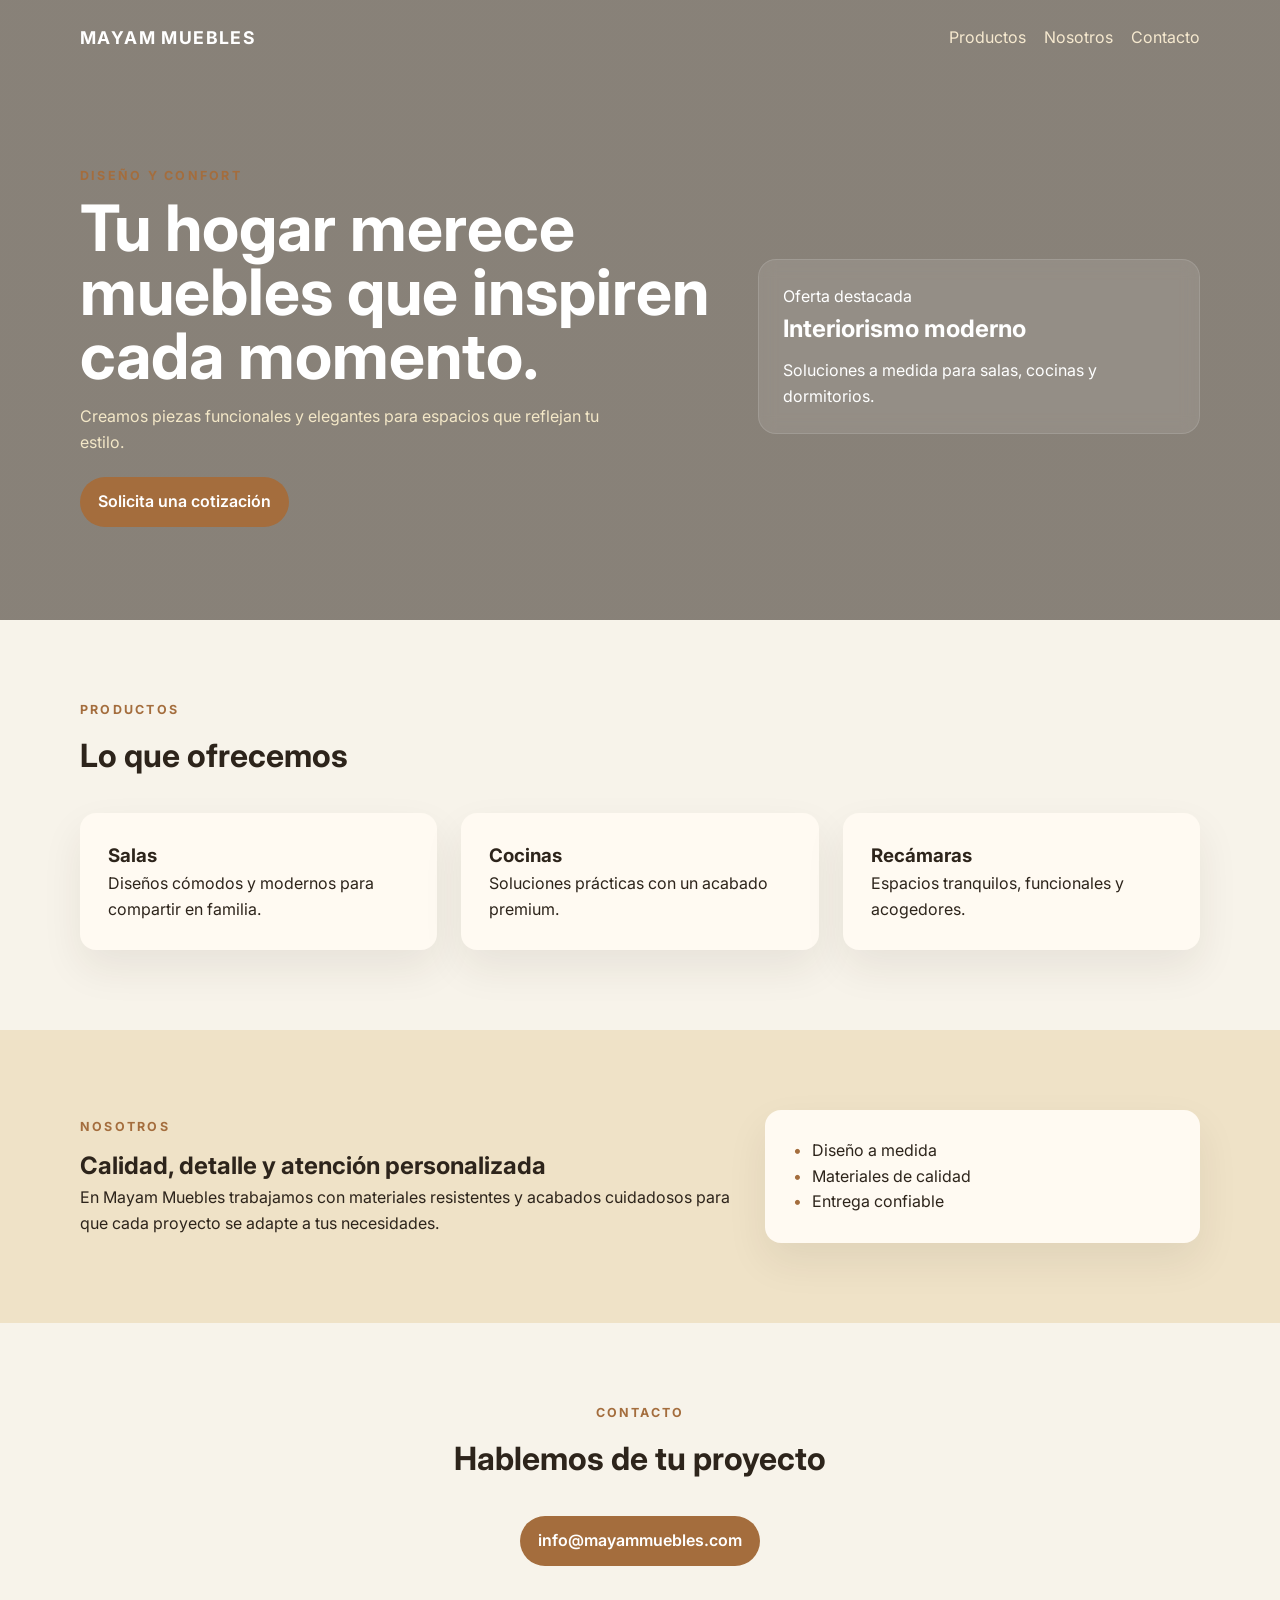
==== index.html @ 31dcf4c5 "Add static landing page for Netlify deployment" ====
<!DOCTYPE html>
<html lang="es">
<head>
  <meta charset="UTF-8" />
  <meta name="viewport" content="width=device-width, initial-scale=1.0" />
  <title>Mayam Muebles</title>
  <meta name="description" content="Mayam Muebles - muebles y diseño para tu hogar" />
  <link rel="preconnect" href="https://fonts.googleapis.com">
  <link rel="preconnect" href="https://fonts.gstatic.com" crossorigin>
  <link href="https://fonts.googleapis.com/css2?family=Inter:wght@400;500;600;700&display=swap" rel="stylesheet">
  <link rel="stylesheet" href="styles.css" />
</head>
<body>
  <header class="hero">
    <nav class="nav container">
      <a class="logo" href="#">Mayam Muebles</a>
      <div class="nav-links">
        <a href="#productos">Productos</a>
        <a href="#nosotros">Nosotros</a>
        <a href="#contacto">Contacto</a>
      </div>
    </nav>

    <section class="hero-content container">
      <div>
        <p class="eyebrow">Diseño y confort</p>
        <h1>Tu hogar merece muebles que inspiren cada momento.</h1>
        <p class="hero-text">Creamos piezas funcionales y elegantes para espacios que reflejan tu estilo.</p>
        <a class="btn-primary" href="#contacto">Solicita una cotización</a>
      </div>
      <div class="hero-card">
        <span>Oferta destacada</span>
        <h2>Interiorismo moderno</h2>
        <p>Soluciones a medida para salas, cocinas y dormitorios.</p>
      </div>
    </section>
  </header>

  <main>
    <section id="productos" class="section container">
      <div class="section-header">
        <p class="eyebrow">Productos</p>
        <h2>Lo que ofrecemos</h2>
      </div>
      <div class="cards">
        <article class="card">
          <h3>Salas</h3>
          <p>Diseños cómodos y modernos para compartir en familia.</p>
        </article>
        <article class="card">
          <h3>Cocinas</h3>
          <p>Soluciones prácticas con un acabado premium.</p>
        </article>
        <article class="card">
          <h3>Recámaras</h3>
          <p>Espacios tranquilos, funcionales y acogedores.</p>
        </article>
      </div>
    </section>

    <section id="nosotros" class="section about-section">
      <div class="container about-grid">
        <div>
          <p class="eyebrow">Nosotros</p>
          <h2>Calidad, detalle y atención personalizada</h2>
          <p>En Mayam Muebles trabajamos con materiales resistentes y acabados cuidadosos para que cada proyecto se adapte a tus necesidades.</p>
        </div>
        <div class="about-box">
          <ul>
            <li>Diseño a medida</li>
            <li>Materiales de calidad</li>
            <li>Entrega confiable</li>
          </ul>
        </div>
      </div>
    </section>

    <section id="contacto" class="section container contact-section">
      <div class="section-header">
        <p class="eyebrow">Contacto</p>
        <h2>Hablemos de tu proyecto</h2>
      </div>
      <a class="btn-primary" href="mailto:info@mayammuebles.com">info@mayammuebles.com</a>
    </section>
  </main>
</body>
</html>
---- styles.css ----
:root {
  --bg: #f7f3ea;
  --surface: #fffaf2;
  --text: #2d241b;
  --muted: #6d5c48;
  --primary: #a46d3d;
  --primary-dark: #7e5129;
  --border: #e8dcc6;
  --shadow: 0 18px 40px rgba(45, 36, 27, 0.08);
}

* {
  box-sizing: border-box;
  margin: 0;
  padding: 0;
}

html {
  scroll-behavior: smooth;
}

body {
  font-family: 'Inter', sans-serif;
  background: var(--bg);
  color: var(--text);
  line-height: 1.6;
}

img {
  max-width: 100%;
}

a {
  color: inherit;
  text-decoration: none;
}

.container {
  width: min(1120px, 90%);
  margin: 0 auto;
}

.hero {
  background:
    linear-gradient(rgba(45, 36, 27, 0.55), rgba(45, 36, 27, 0.55)),
    url('https://images.unsplash.com/photo-1505693416388-ac5ce068fe85?auto=format&fit=crop&w=1200&q=80') center/cover;
  color: #fff;
  min-height: 620px;
}

.nav {
  display: flex;
  align-items: center;
  justify-content: space-between;
  padding: 24px 0;
}

.logo {
  font-size: 1.1rem;
  font-weight: 700;
  letter-spacing: 0.08em;
  text-transform: uppercase;
}

.nav-links {
  display: flex;
  gap: 18px;
}

.nav-links a {
  color: #f6e9cf;
}

.hero-content {
  display: grid;
  grid-template-columns: 1.3fr 0.9fr;
  gap: 40px;
  align-items: center;
  padding: 90px 0;
}

.eyebrow {
  text-transform: uppercase;
  letter-spacing: 0.18em;
  font-size: 0.78rem;
  font-weight: 700;
  color: var(--primary);
  margin-bottom: 10px;
}

.hero h1 {
  font-size: clamp(2.8rem, 5vw, 4rem);
  line-height: 1;
  margin-bottom: 16px;
}

.hero-text {
  color: #f3e7c7;
  max-width: 56ch;
  margin-bottom: 22px;
}

.btn-primary {
  display: inline-block;
  background: var(--primary);
  color: #fff;
  padding: 12px 18px;
  border-radius: 999px;
  font-weight: 600;
  transition: background 0.2s ease;
}

.btn-primary:hover {
  background: var(--primary-dark);
}

.hero-card {
  background: rgba(255, 255, 255, 0.1);
  backdrop-filter: blur(8px);
  border: 1px solid rgba(255, 255, 255, 0.12);
  border-radius: 18px;
  padding: 24px;
}

.hero-card h2 {
  margin-bottom: 10px;
}

.section {
  padding: 80px 0;
}

.section-header {
  margin-bottom: 32px;
}

.section-header h2 {
  font-size: 2rem;
}

.cards {
  display: grid;
  grid-template-columns: repeat(3, 1fr);
  gap: 24px;
}

.card {
  background: var(--surface);
  border-radius: 16px;
  padding: 28px;
  box-shadow: var(--shadow);
}

.about-section {
  background: #efe2c7;
}

.about-grid {
  display: grid;
  grid-template-columns: 1.2fr 0.8fr;
  gap: 32px;
  align-items: center;
}

.about-box {
  background: var(--surface);
  border-radius: 16px;
  padding: 28px;
  box-shadow: var(--shadow);
}

.about-box ul {
  list-style: none;
}

.about-box li::before {
  content: '•';
  color: var(--primary);
  margin-right: 10px;
}

.contact-section {
  text-align: center;
}

@media (max-width: 900px) {
  .hero-content,
  .about-grid,
  .cards {
    grid-template-columns: 1fr;
  }

  .hero {
    min-height: auto;
  }

  .hero-content {
    padding: 60px 0;
  }
}

@media (max-width: 640px) {
  .nav {
    flex-direction: column;
    gap: 12px;
  }

  .nav-links {
    flex-wrap: wrap;
    justify-content: center;
  }

  .hero h1 {
    font-size: 2.6rem;
  }
}
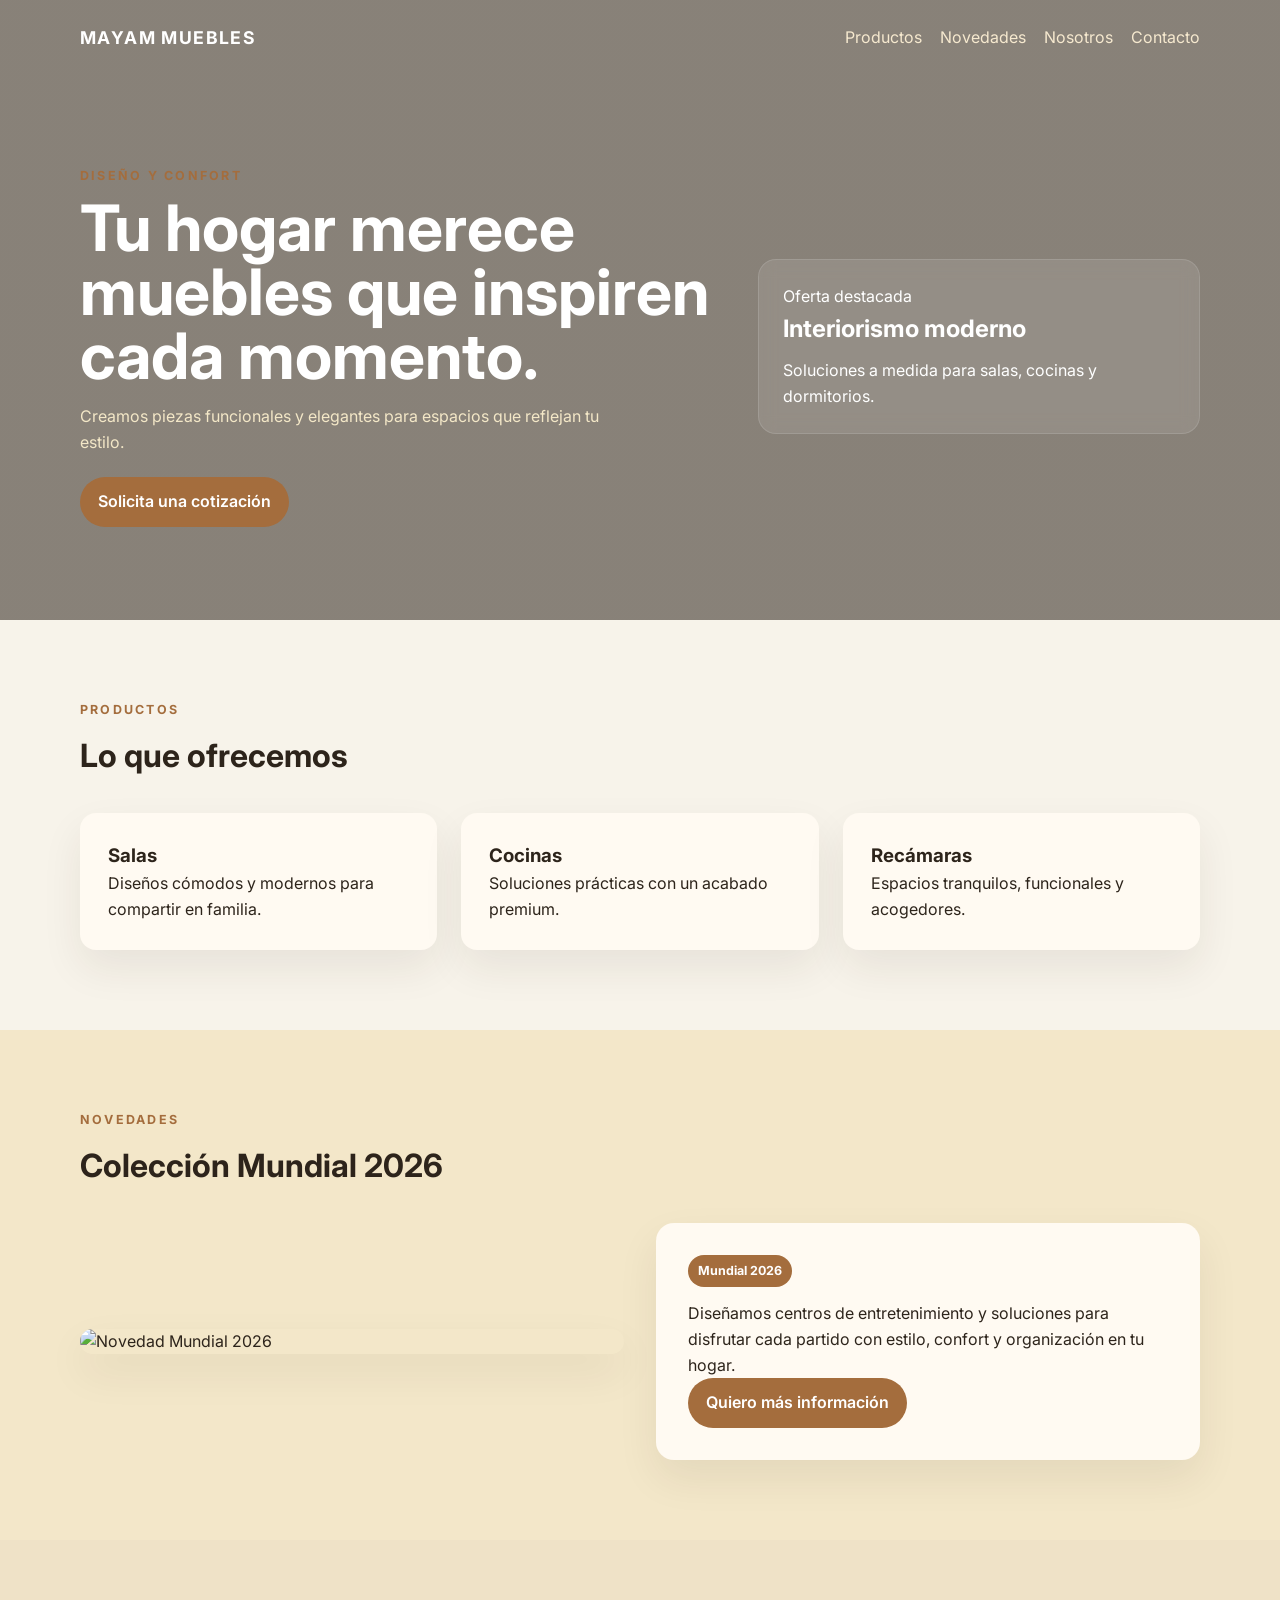
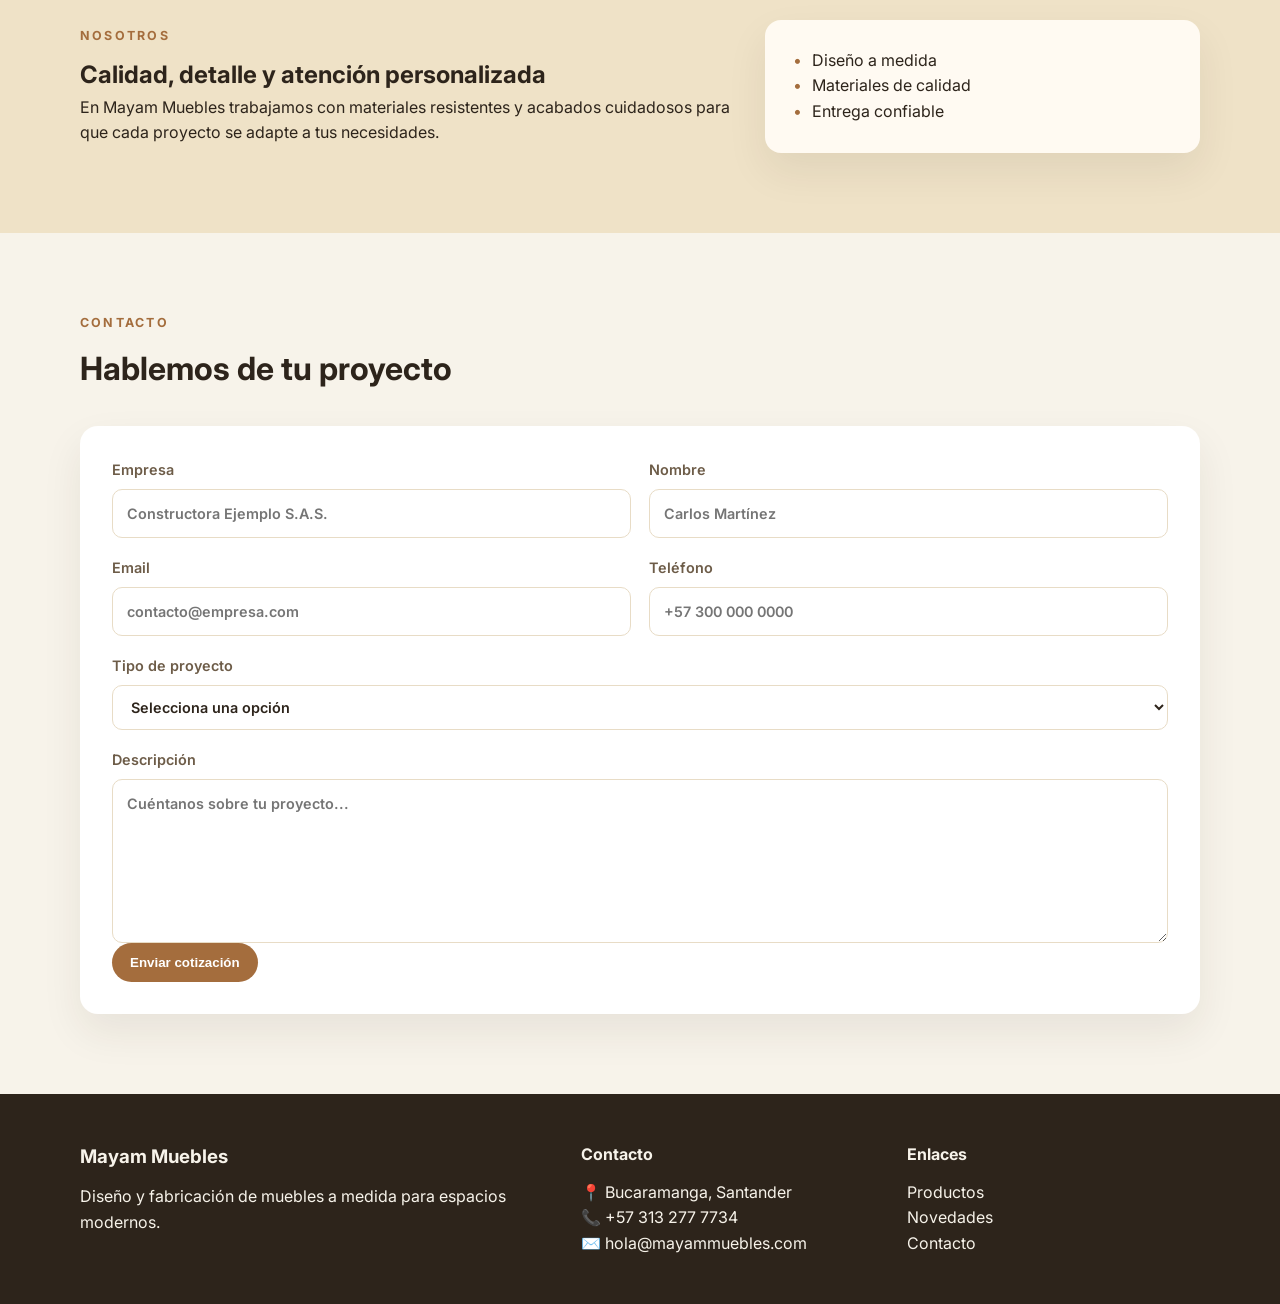
==== commit 21695e3a: "Update contact form, news section and footer" ====
--- a/index.html
+++ b/index.html
@@ -4,10 +4,16 @@
   <meta charset="UTF-8" />
   <meta name="viewport" content="width=device-width, initial-scale=1.0" />
   <title>Mayam Muebles</title>
-  <meta name="description" content="Mayam Muebles - muebles y diseño para tu hogar" />
-  <link rel="preconnect" href="https://fonts.googleapis.com">
-  <link rel="preconnect" href="https://fonts.gstatic.com" crossorigin>
-  <link href="https://fonts.googleapis.com/css2?family=Inter:wght@400;500;600;700&display=swap" rel="stylesheet">
+  <meta
+    name="description"
+    content="Mayam Muebles — diseño, fabricación y montaje de muebles a medida para proyectos residenciales y empresariales."
+  />
+  <link rel="preconnect" href="https://fonts.googleapis.com" />
+  <link rel="preconnect" href="https://fonts.gstatic.com" crossorigin />
+  <link
+    href="https://fonts.googleapis.com/css2?family=Inter:wght@400;500;600;700;800&display=swap"
+    rel="stylesheet"
+  />
   <link rel="stylesheet" href="styles.css" />
 </head>
 <body>
@@ -16,6 +22,7 @@
       <a class="logo" href="#">Mayam Muebles</a>
       <div class="nav-links">
         <a href="#productos">Productos</a>
+        <a href="#novedades">Novedades</a>
         <a href="#nosotros">Nosotros</a>
         <a href="#contacto">Contacto</a>
       </div>
@@ -25,7 +32,9 @@
       <div>
         <p class="eyebrow">Diseño y confort</p>
         <h1>Tu hogar merece muebles que inspiren cada momento.</h1>
-        <p class="hero-text">Creamos piezas funcionales y elegantes para espacios que reflejan tu estilo.</p>
+        <p class="hero-text">
+          Creamos piezas funcionales y elegantes para espacios que reflejan tu estilo.
+        </p>
         <a class="btn-primary" href="#contacto">Solicita una cotización</a>
       </div>
       <div class="hero-card">
@@ -58,12 +67,37 @@
       </div>
     </section>
 
+    <section id="novedades" class="section news-section">
+      <div class="container">
+        <div class="section-header">
+          <p class="eyebrow">Novedades</p>
+          <h2>Colección Mundial 2026</h2>
+        </div>
+        <div class="news-grid">
+          <div class="news-image-wrap">
+            <img src="/novedad-mundial-2026.png" alt="Novedad Mundial 2026" />
+          </div>
+          <div class="news-content">
+            <span class="news-tag">Mundial 2026</span>
+            <p>
+              Diseñamos centros de entretenimiento y soluciones para disfrutar cada partido con estilo,
+              confort y organización en tu hogar.
+            </p>
+            <a class="btn-primary" href="#contacto">Quiero más información</a>
+          </div>
+        </div>
+      </div>
+    </section>
+
     <section id="nosotros" class="section about-section">
       <div class="container about-grid">
         <div>
           <p class="eyebrow">Nosotros</p>
           <h2>Calidad, detalle y atención personalizada</h2>
-          <p>En Mayam Muebles trabajamos con materiales resistentes y acabados cuidadosos para que cada proyecto se adapte a tus necesidades.</p>
+          <p>
+            En Mayam Muebles trabajamos con materiales resistentes y acabados cuidadosos para que cada
+            proyecto se adapte a tus necesidades.
+          </p>
         </div>
         <div class="about-box">
           <ul>
@@ -80,8 +114,89 @@
         <p class="eyebrow">Contacto</p>
         <h2>Hablemos de tu proyecto</h2>
       </div>
-      <a class="btn-primary" href="mailto:info@mayammuebles.com">info@mayammuebles.com</a>
+
+      <form
+        class="contact-form"
+        name="cotizacion-empresarial"
+        method="POST"
+        data-netlify="true"
+        netlify-honeypot="bot-field"
+      >
+        <input type="hidden" name="form-name" value="cotizacion-empresarial" />
+        <input type="hidden" name="bot-field" />
+
+        <div class="form-grid">
+          <label>
+            Empresa
+            <input type="text" name="empresa" placeholder="Constructora Ejemplo S.A.S." />
+          </label>
+          <label>
+            Nombre
+            <input type="text" name="nombre" placeholder="Carlos Martínez" />
+          </label>
+          <label>
+            Email
+            <input type="email" name="email" placeholder="contacto@empresa.com" />
+          </label>
+          <label>
+            Teléfono
+            <input type="tel" name="telefono" placeholder="+57 300 000 0000" />
+          </label>
+          <label class="full-width">
+            Tipo de proyecto
+            <select name="tipo_proyecto">
+              <option value="">Selecciona una opción</option>
+              <option>Residencial</option>
+              <option>Comercial</option>
+              <option>Hotelería</option>
+              <option>Oficinas</option>
+            </select>
+          </label>
+          <label class="full-width">
+            Descripción
+            <textarea name="descripcion" rows="6" placeholder="Cuéntanos sobre tu proyecto..."></textarea>
+          </label>
+        </div>
+        <button class="btn-primary" type="submit">Enviar cotización</button>
+      </form>
     </section>
   </main>
+
+  <footer class="footer">
+    <div class="container footer-grid">
+      <div>
+        <h3>Mayam Muebles</h3>
+        <p>Diseño y fabricación de muebles a medida para espacios modernos.</p>
+      </div>
+      <div>
+        <h4>Contacto</h4>
+        <ul>
+          <li>📍 Bucaramanga, Santander</li>
+          <li>📞 +57 313 277 7734</li>
+          <li>✉️ hola@mayammuebles.com</li>
+        </ul>
+      </div>
+      <div>
+        <h4>Enlaces</h4>
+        <ul>
+          <li><a href="#productos">Productos</a></li>
+          <li><a href="#novedades">Novedades</a></li>
+          <li><a href="#contacto">Contacto</a></li>
+        </ul>
+      </div>
+    </div>
+  </footer>
+
+  <!-- Static skeleton for Netlify Forms build-time detection. Do not remove. -->
+  <form name="cotizacion-empresarial" data-netlify="true" netlify-honeypot="bot-field" hidden>
+    <input type="hidden" name="form-name" value="cotizacion-empresarial" />
+    <input name="empresa" />
+    <input name="nombre" />
+    <input name="email" type="email" />
+    <input name="telefono" type="tel" />
+    <select name="tipo_proyecto"></select>
+    <textarea name="descripcion"></textarea>
+    <input name="bot-field" />
+  </form>
 </body>
 </html>
--- a/styles.css
+++ b/styles.css
@@ -7,6 +7,7 @@
   --primary-dark: #7e5129;
   --border: #e8dcc6;
   --shadow: 0 18px 40px rgba(45, 36, 27, 0.08);
+  --footer-bg: #2d241b;
 }
 
 * {
@@ -28,6 +29,7 @@
 
 img {
   max-width: 100%;
+  display: block;
 }
 
 a {
@@ -108,6 +110,8 @@
   border-radius: 999px;
   font-weight: 600;
   transition: background 0.2s ease;
+  border: 0;
+  cursor: pointer;
 }
 
 .btn-primary:hover {
@@ -151,6 +155,41 @@
   box-shadow: var(--shadow);
 }
 
+.news-section {
+  background: #f3e7c9;
+}
+
+.news-grid {
+  display: grid;
+  grid-template-columns: 1fr 1fr;
+  gap: 32px;
+  align-items: center;
+}
+
+.news-image-wrap {
+  overflow: hidden;
+  border-radius: 18px;
+  box-shadow: var(--shadow);
+}
+
+.news-content {
+  background: var(--surface);
+  border-radius: 18px;
+  padding: 32px;
+  box-shadow: var(--shadow);
+}
+
+.news-tag {
+  display: inline-block;
+  background: var(--primary);
+  color: #fff;
+  padding: 6px 10px;
+  border-radius: 999px;
+  font-size: 0.78rem;
+  font-weight: 700;
+  margin-bottom: 14px;
+}
+
 .about-section {
   background: #efe2c7;
 }
@@ -180,13 +219,79 @@
 }
 
 .contact-section {
-  text-align: center;
+  text-align: left;
+}
+
+.contact-form {
+  background: #fff;
+  padding: 32px;
+  border-radius: 18px;
+  box-shadow: var(--shadow);
+}
+
+.form-grid {
+  display: grid;
+  grid-template-columns: repeat(2, 1fr);
+  gap: 18px;
+}
+
+.form-grid label {
+  display: flex;
+  flex-direction: column;
+  gap: 8px;
+  font-size: 0.9rem;
+  font-weight: 600;
+  color: var(--muted);
+}
+
+.form-grid input,
+.form-grid select,
+.form-grid textarea {
+  width: 100%;
+  border: 1px solid var(--border);
+  background: #fff;
+  padding: 12px 14px;
+  border-radius: 10px;
+  font: inherit;
+  color: var(--text);
+}
+
+.full-width {
+  grid-column: 1 / -1;
+}
+
+.footer {
+  background: var(--footer-bg);
+  color: #f7f3ea;
+  padding: 48px 0;
+}
+
+.footer-grid {
+  display: grid;
+  grid-template-columns: 1.6fr 1fr 1fr;
+  gap: 32px;
+}
+
+.footer h3,
+.footer h4 {
+  margin-bottom: 12px;
+}
+
+.footer ul {
+  list-style: none;
+}
+
+.footer a {
+  color: #f7f3ea;
 }
 
 @media (max-width: 900px) {
   .hero-content,
   .about-grid,
-  .cards {
+  .news-grid,
+  .cards,
+  .footer-grid,
+  .form-grid {
     grid-template-columns: 1fr;
   }
 
@@ -213,4 +318,9 @@
   .hero h1 {
     font-size: 2.6rem;
   }
-}
+
+  .contact-form,
+  .news-content {
+    padding: 24px;
+  }
+}
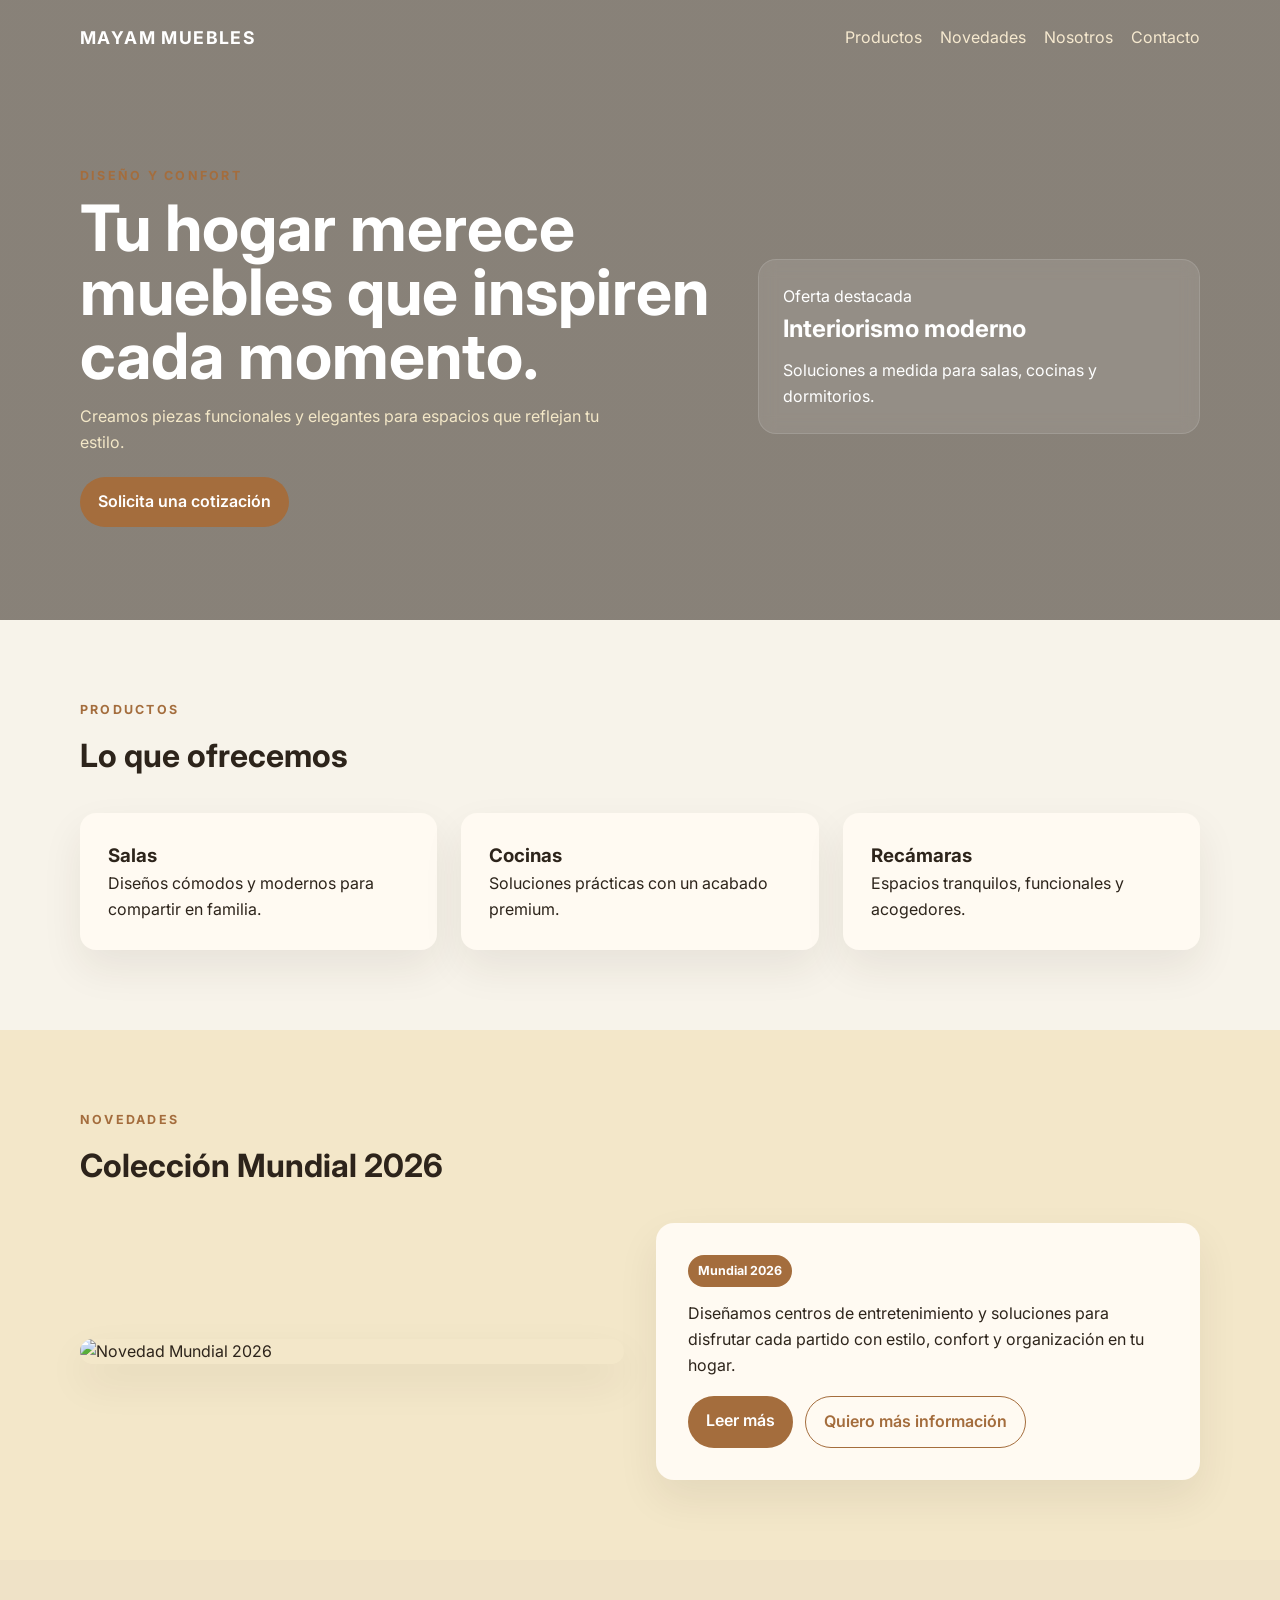
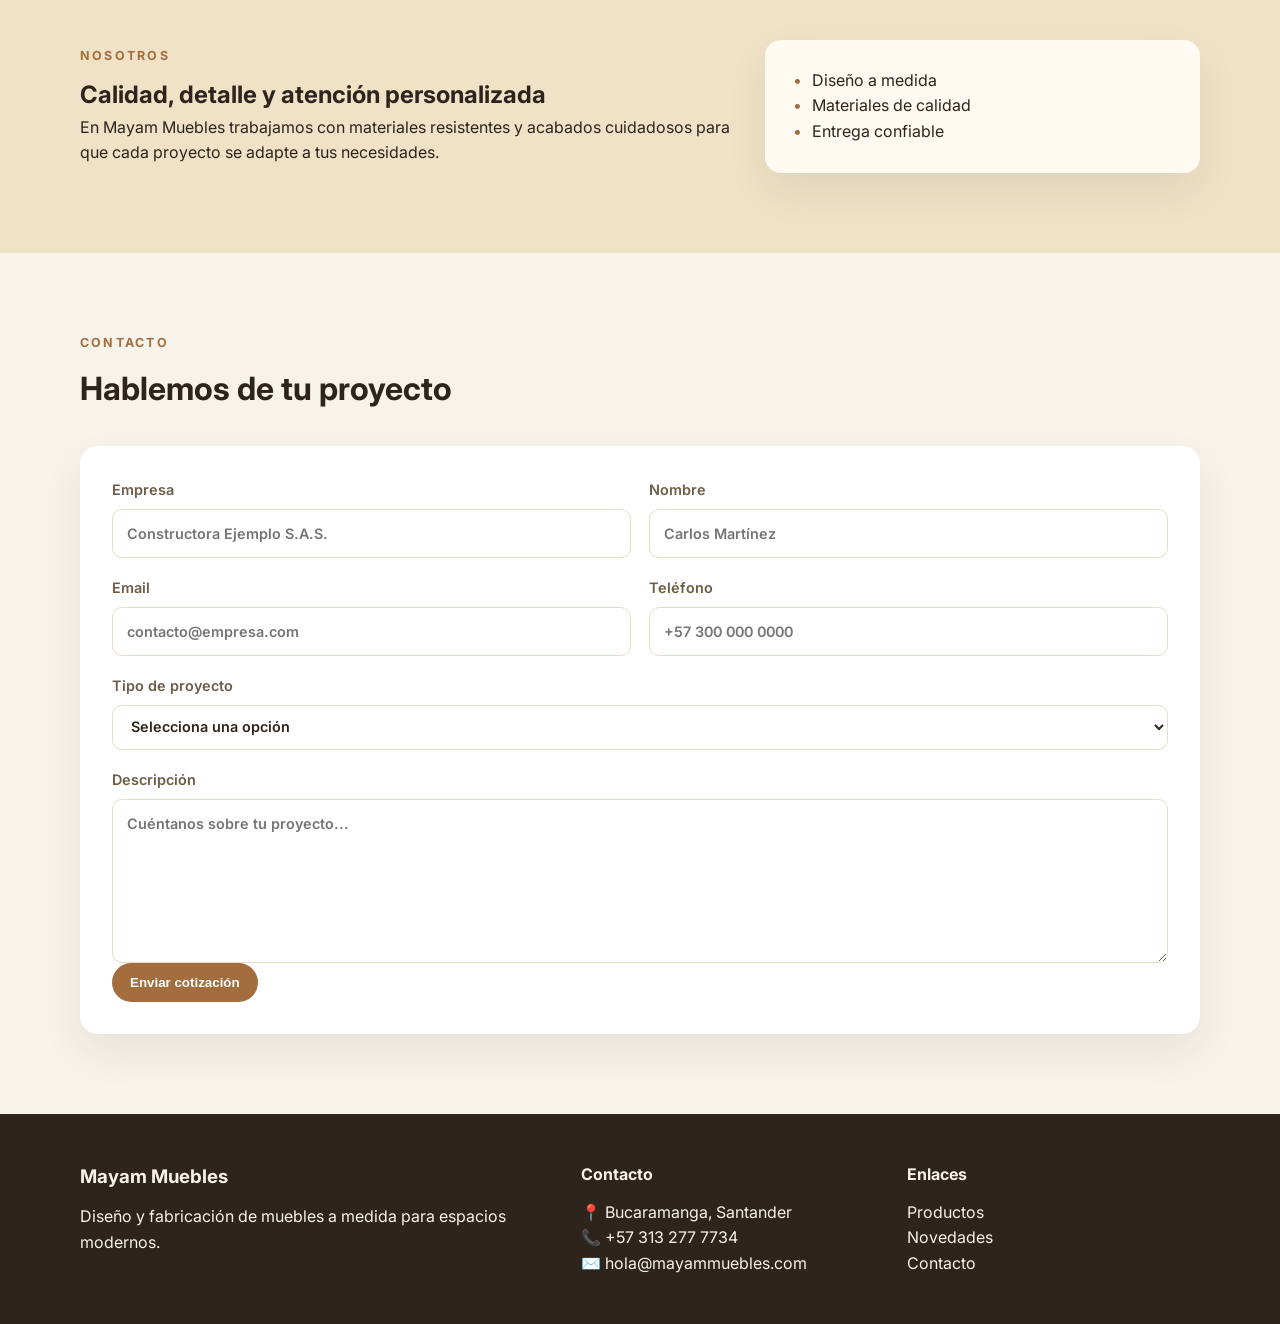
==== commit dc40f5b2: "Add static news detail page support" ====
--- a/index.html
+++ b/index.html
@@ -83,7 +83,10 @@
               Diseñamos centros de entretenimiento y soluciones para disfrutar cada partido con estilo,
               confort y organización en tu hogar.
             </p>
-            <a class="btn-primary" href="#contacto">Quiero más información</a>
+            <div class="news-actions">
+              <a class="btn-primary" href="novedades/mundial-2026.html">Leer más</a>
+              <a class="btn-secondary" href="#contacto">Quiero más información</a>
+            </div>
           </div>
         </div>
       </div>
--- a/styles.css
+++ b/styles.css
@@ -179,6 +179,23 @@
   box-shadow: var(--shadow);
 }
 
+.news-actions {
+  display: flex;
+  gap: 12px;
+  flex-wrap: wrap;
+  margin-top: 18px;
+}
+
+.btn-secondary {
+  display: inline-block;
+  background: transparent;
+  color: var(--primary);
+  padding: 12px 18px;
+  border-radius: 999px;
+  font-weight: 600;
+  border: 1px solid var(--primary);
+}
+
 .news-tag {
   display: inline-block;
   background: var(--primary);
@@ -188,6 +205,74 @@
   font-size: 0.78rem;
   font-weight: 700;
   margin-bottom: 14px;
+}
+
+.article-shell {
+  background: #fff;
+  min-height: 100vh;
+}
+
+.article-breadcrumb {
+  background: #2d241b;
+  color: #f7f3ea;
+  padding: 18px 0;
+}
+
+.article-breadcrumb a {
+  color: #f7f3ea;
+}
+
+.article-page {
+  max-width: 900px;
+  margin: 0 auto;
+  padding: 56px 20px;
+}
+
+.article-meta {
+  display: flex;
+  align-items: center;
+  gap: 10px;
+  flex-wrap: wrap;
+  margin-bottom: 18px;
+}
+
+.article-card {
+  background: #fff;
+  border-radius: 18px;
+  padding: 32px;
+  box-shadow: var(--shadow);
+}
+
+.article-card h1 {
+  font-size: clamp(2rem, 4vw, 3.5rem);
+  line-height: 1.15;
+  margin-bottom: 20px;
+}
+
+.article-card p {
+  color: var(--muted);
+}
+
+.article-features {
+  list-style: none;
+  display: grid;
+  gap: 10px;
+  margin-top: 18px;
+}
+
+.article-features li {
+  display: flex;
+  align-items: center;
+  gap: 10px;
+}
+
+.article-cta {
+  background: var(--footer-bg);
+  color: #fff;
+  text-align: center;
+  padding: 32px;
+  border-radius: 18px;
+  margin-top: 24px;
 }
 
 .about-section {
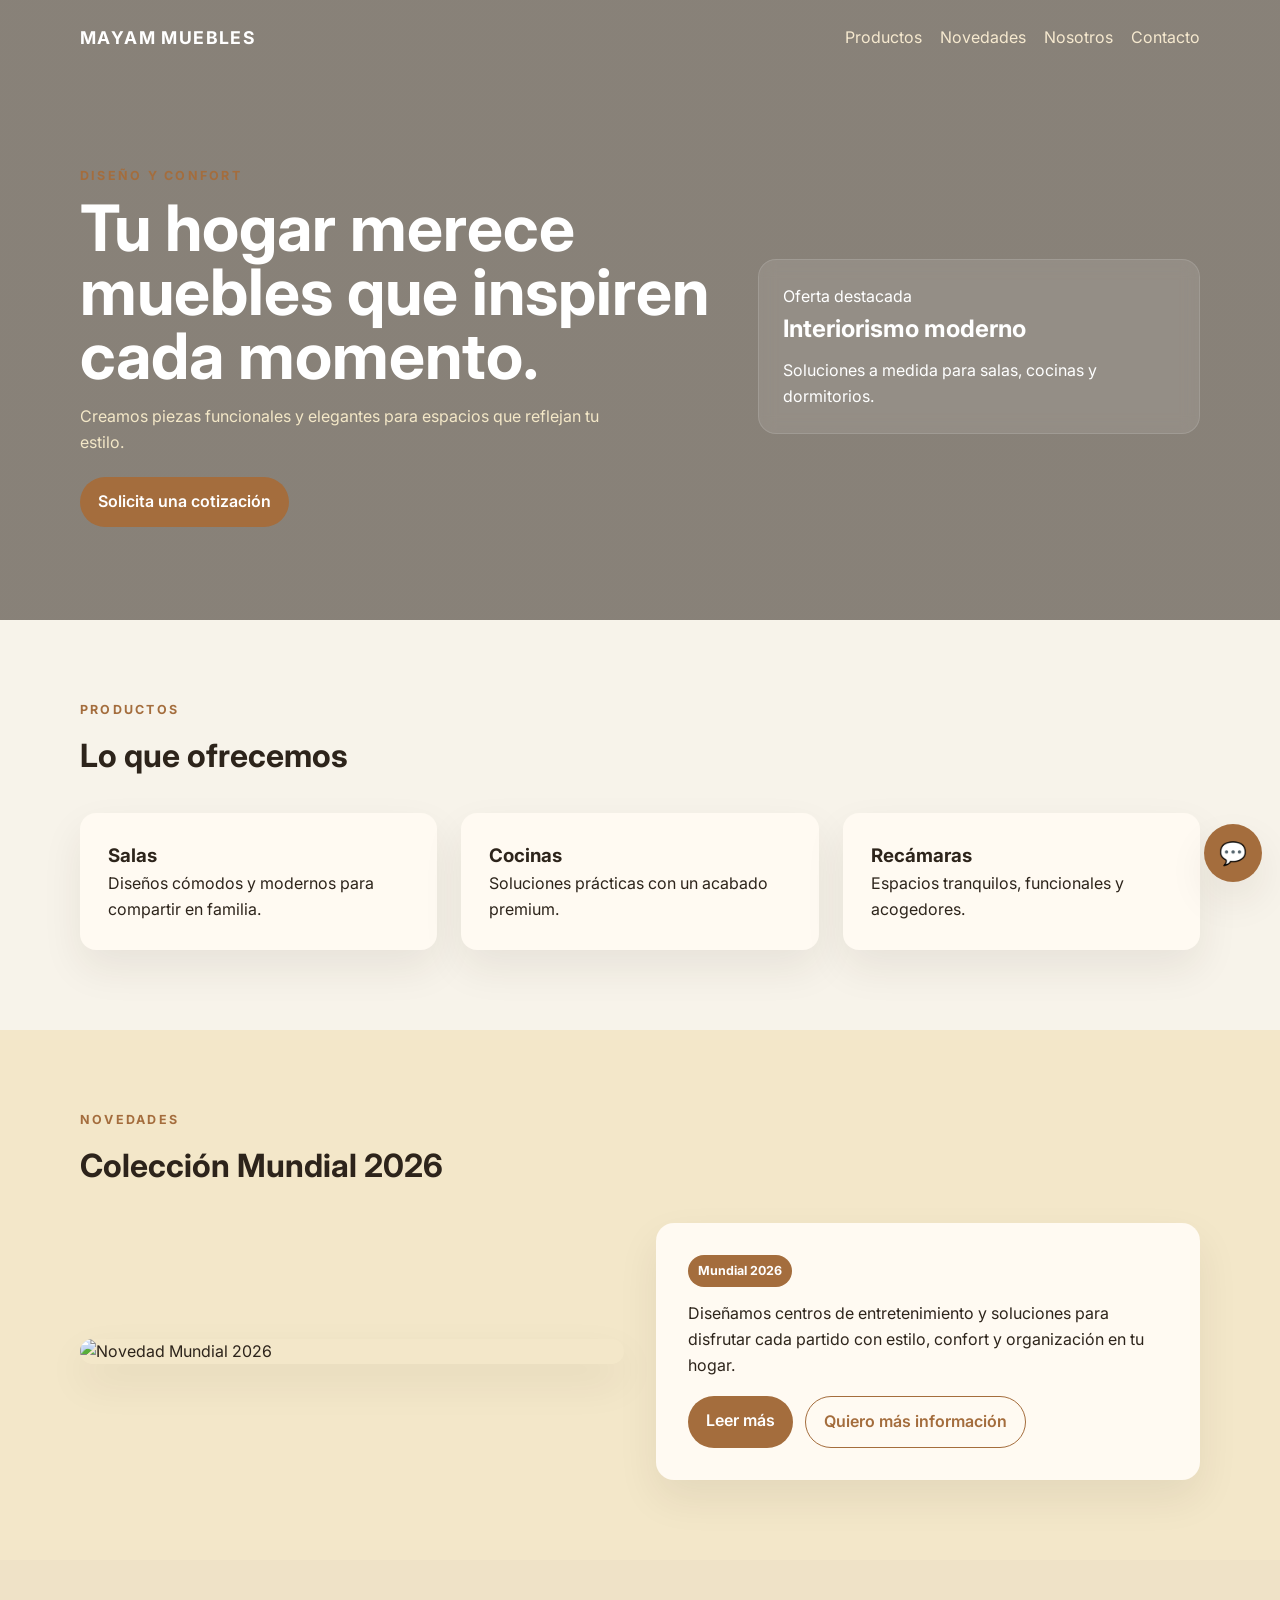
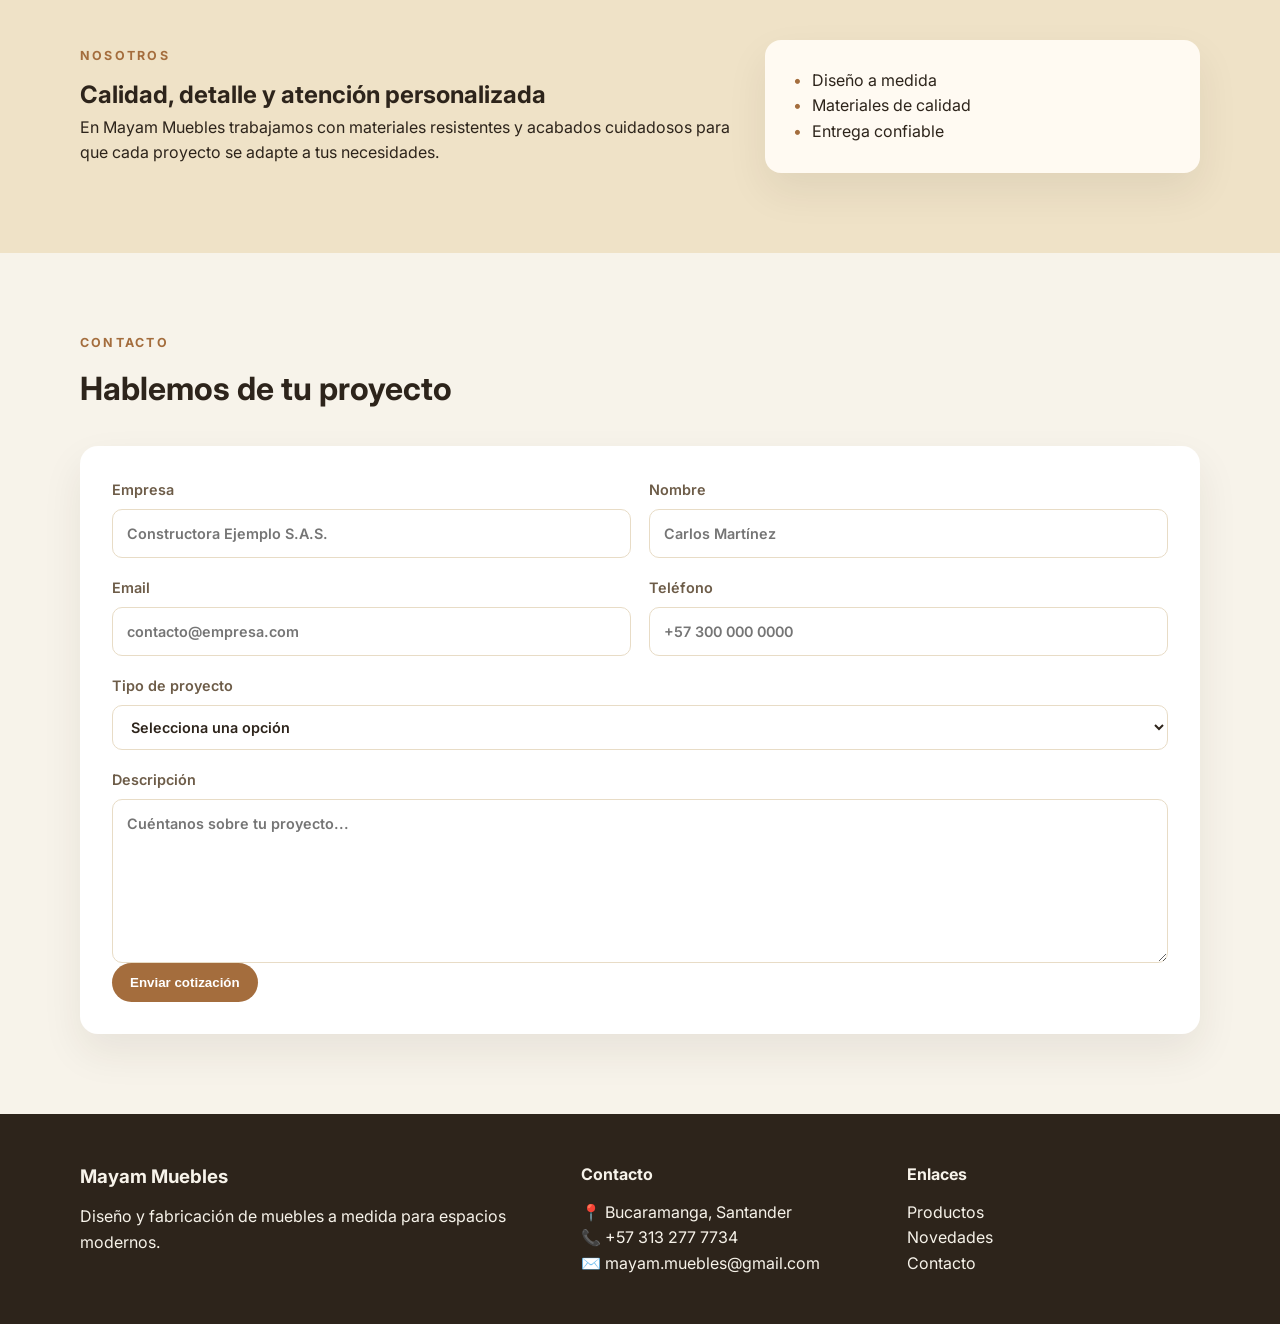
==== commit abf50fcb: "Fix contact email and floating chat widget" ====
--- a/index.html
+++ b/index.html
@@ -121,11 +121,14 @@
       <form
         class="contact-form"
         name="cotizacion-empresarial"
+        action="https://formsubmit.co/mayam.muebles@gmail.com"
         method="POST"
         data-netlify="true"
         netlify-honeypot="bot-field"
       >
         <input type="hidden" name="form-name" value="cotizacion-empresarial" />
+        <input type="hidden" name="_subject" value="Nueva cotización - Mayam Muebles" />
+        <input type="hidden" name="_captcha" value="false" />
         <input type="hidden" name="bot-field" />
 
         <div class="form-grid">
@@ -176,7 +179,7 @@
         <ul>
           <li>📍 Bucaramanga, Santander</li>
           <li>📞 +57 313 277 7734</li>
-          <li>✉️ hola@mayammuebles.com</li>
+          <li>✉️ mayam.muebles@gmail.com</li>
         </ul>
       </div>
       <div>
@@ -189,6 +192,19 @@
       </div>
     </div>
   </footer>
+
+  <div class="chat-widget">
+    <button class="chat-toggle" type="button" aria-label="Abrir chat de ayuda">
+      💬
+    </button>
+    <div class="chat-panel">
+      <iframe
+        src="https://mayamuebles.adeptos.ai/wild/mayamuebles/chat"
+        title="Chat de Mayam Muebles"
+        loading="lazy"
+      ></iframe>
+    </div>
+  </div>
 
   <!-- Static skeleton for Netlify Forms build-time detection. Do not remove. -->
   <form name="cotizacion-empresarial" data-netlify="true" netlify-honeypot="bot-field" hidden>
@@ -201,5 +217,17 @@
     <textarea name="descripcion"></textarea>
     <input name="bot-field" />
   </form>
+
+  <script>
+    const chatToggle = document.querySelector('.chat-toggle');
+    const chatPanel = document.querySelector('.chat-panel');
+
+    if (chatToggle && chatPanel) {
+      chatToggle.addEventListener('click', () => {
+        chatPanel.classList.toggle('open');
+        chatToggle.classList.toggle('active');
+      });
+    }
+  </script>
 </body>
 </html>
--- a/styles.css
+++ b/styles.css
@@ -370,6 +370,53 @@
   color: #f7f3ea;
 }
 
+.chat-widget {
+  position: fixed;
+  right: 18px;
+  bottom: 18px;
+  z-index: 1000;
+  display: flex;
+  flex-direction: column;
+  align-items: flex-end;
+  gap: 10px;
+}
+
+.chat-toggle {
+  width: 58px;
+  height: 58px;
+  border: 0;
+  border-radius: 999px;
+  background: var(--primary);
+  color: #fff;
+  font-size: 1.4rem;
+  cursor: pointer;
+  box-shadow: var(--shadow);
+}
+
+.chat-toggle.active {
+  background: var(--primary-dark);
+}
+
+.chat-panel {
+  display: none;
+  width: min(380px, calc(100vw - 32px));
+  height: 560px;
+  background: #fff;
+  border-radius: 18px;
+  overflow: hidden;
+  box-shadow: var(--shadow);
+}
+
+.chat-panel.open {
+  display: block;
+}
+
+.chat-panel iframe {
+  width: 100%;
+  height: 100%;
+  border: 0;
+}
+
 @media (max-width: 900px) {
   .hero-content,
   .about-grid,
